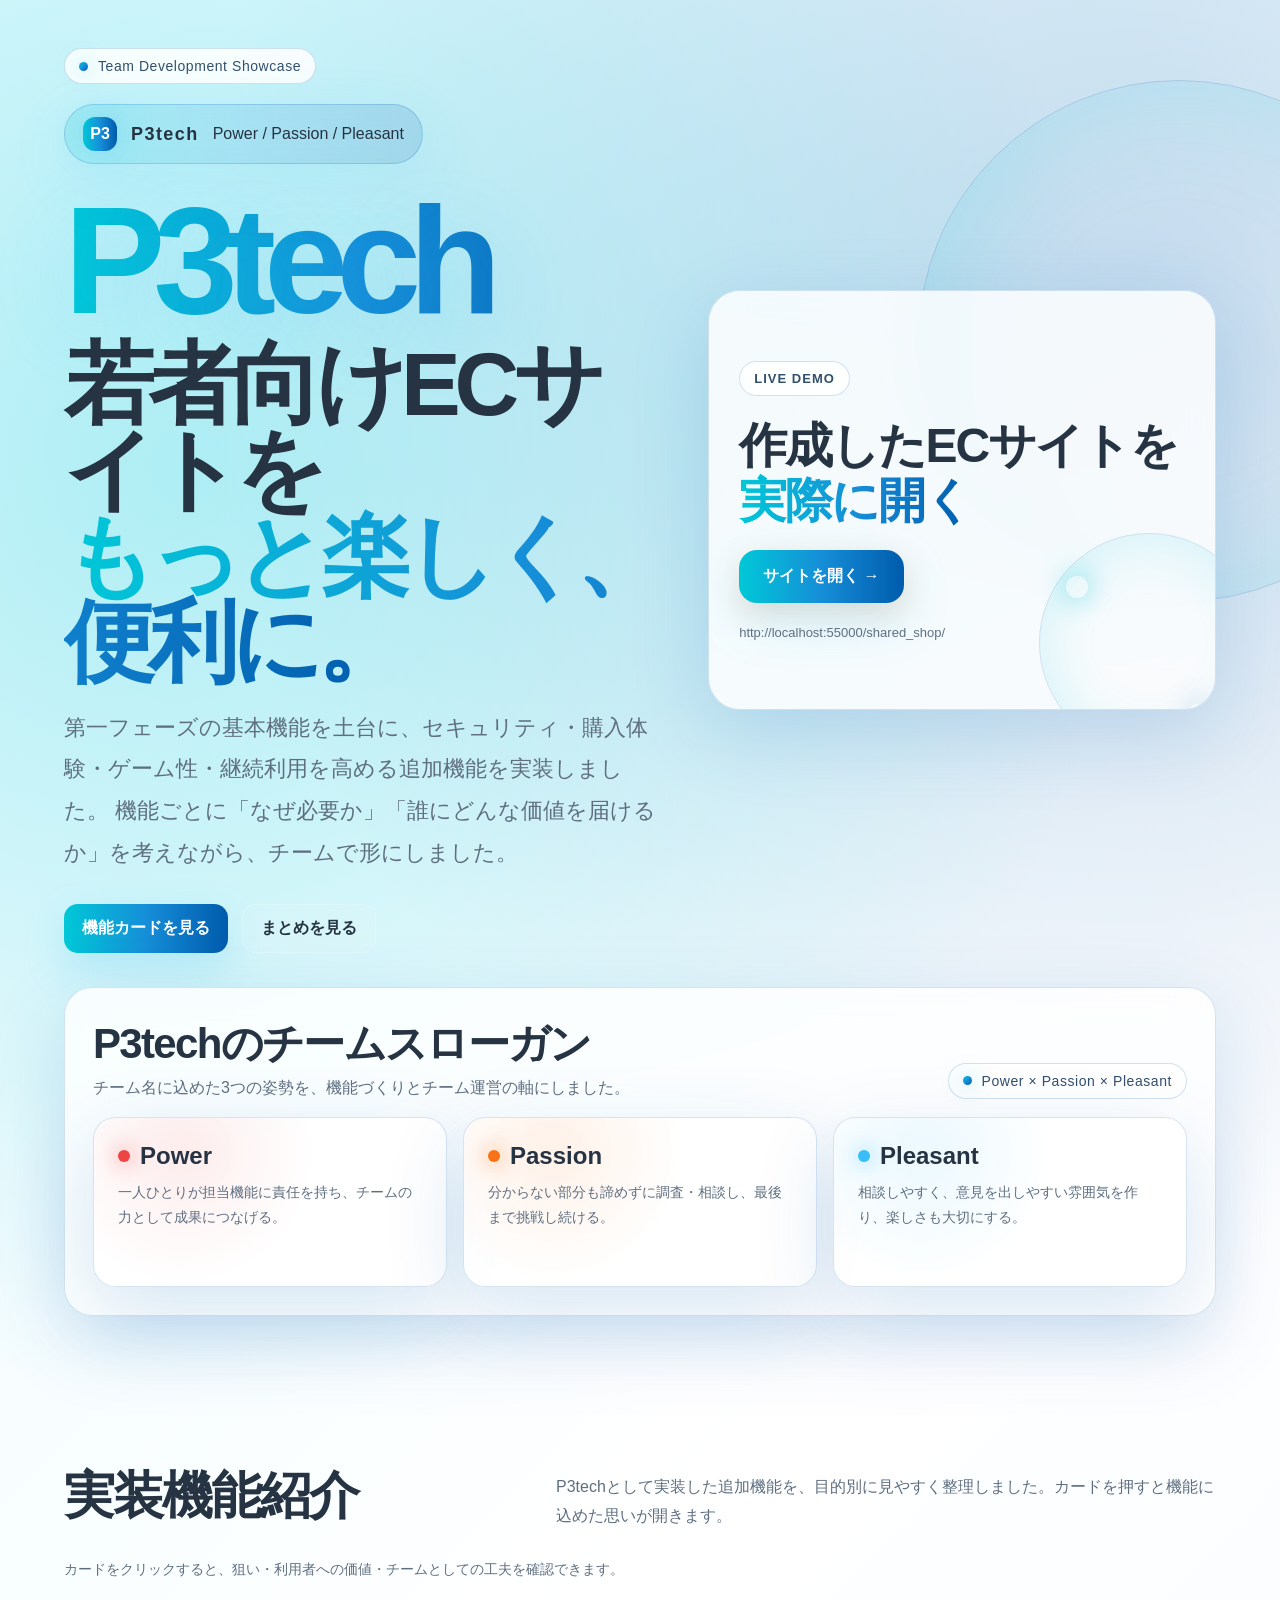
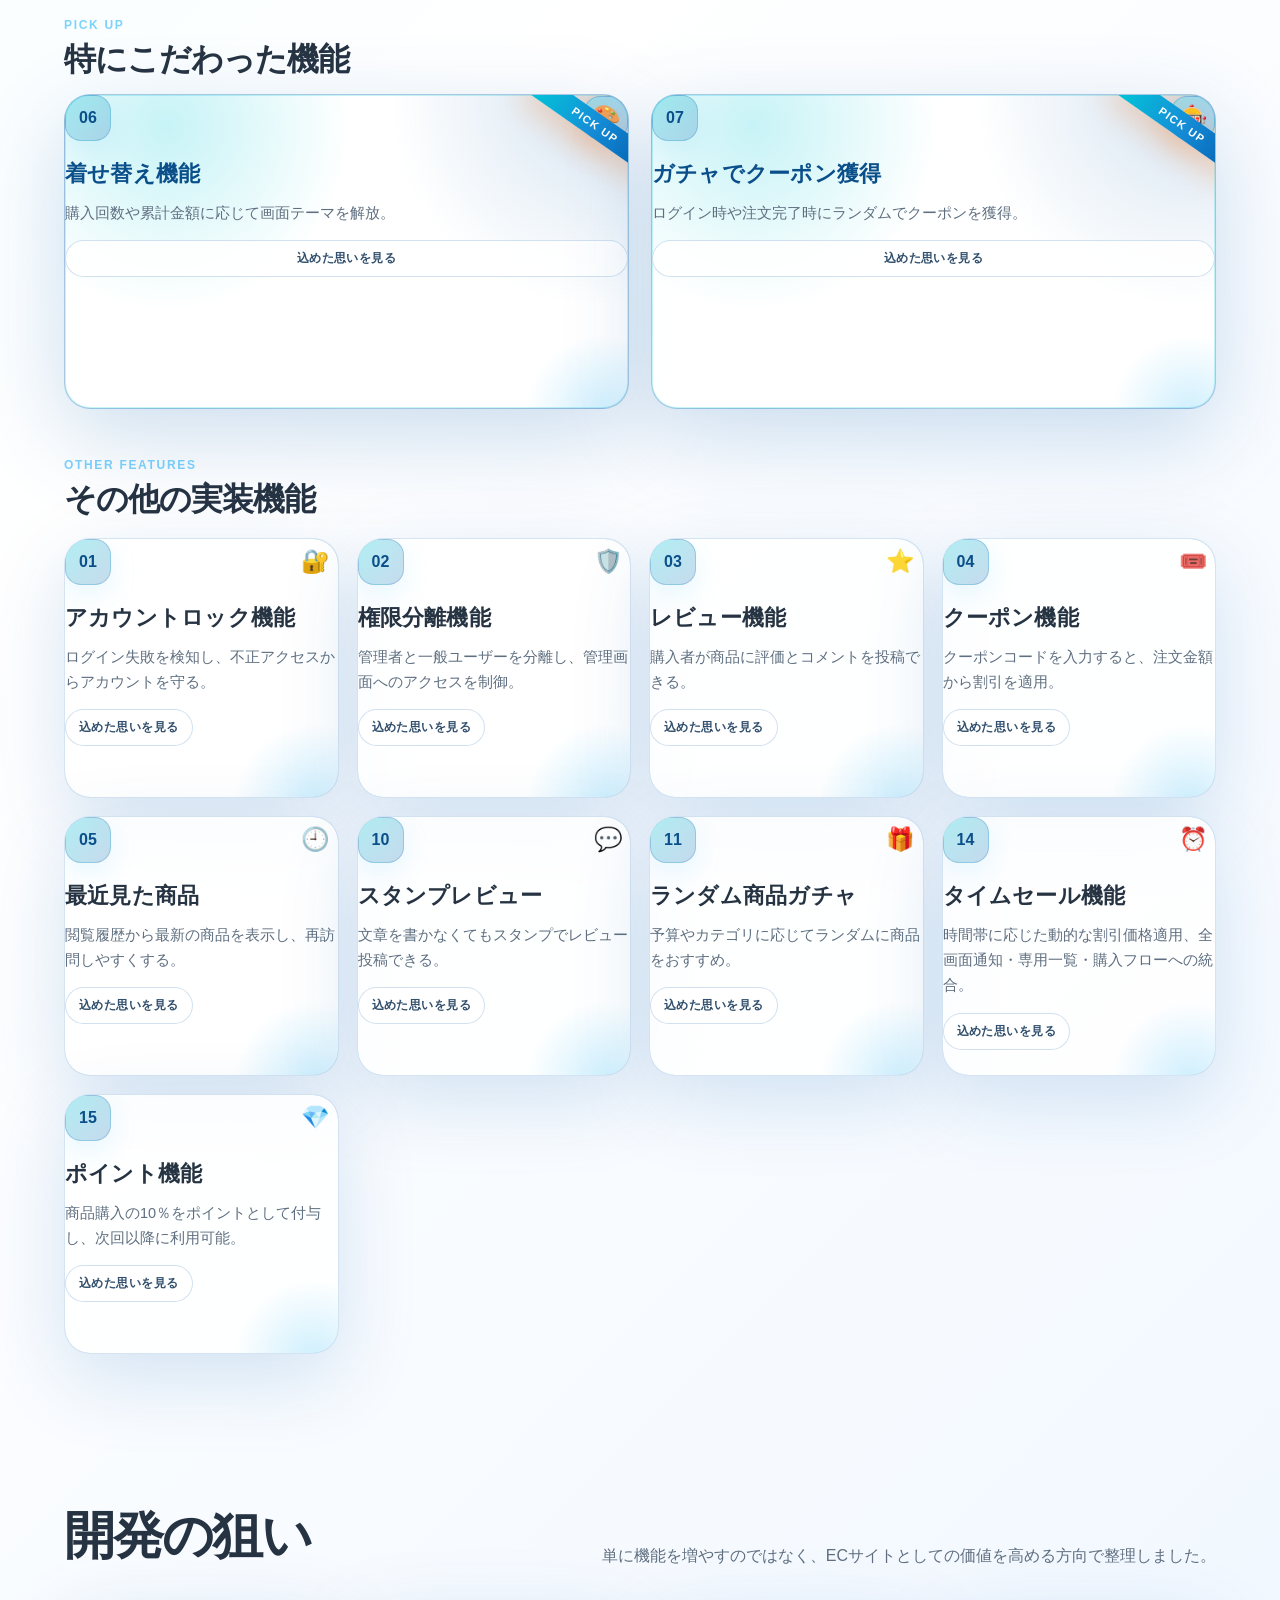
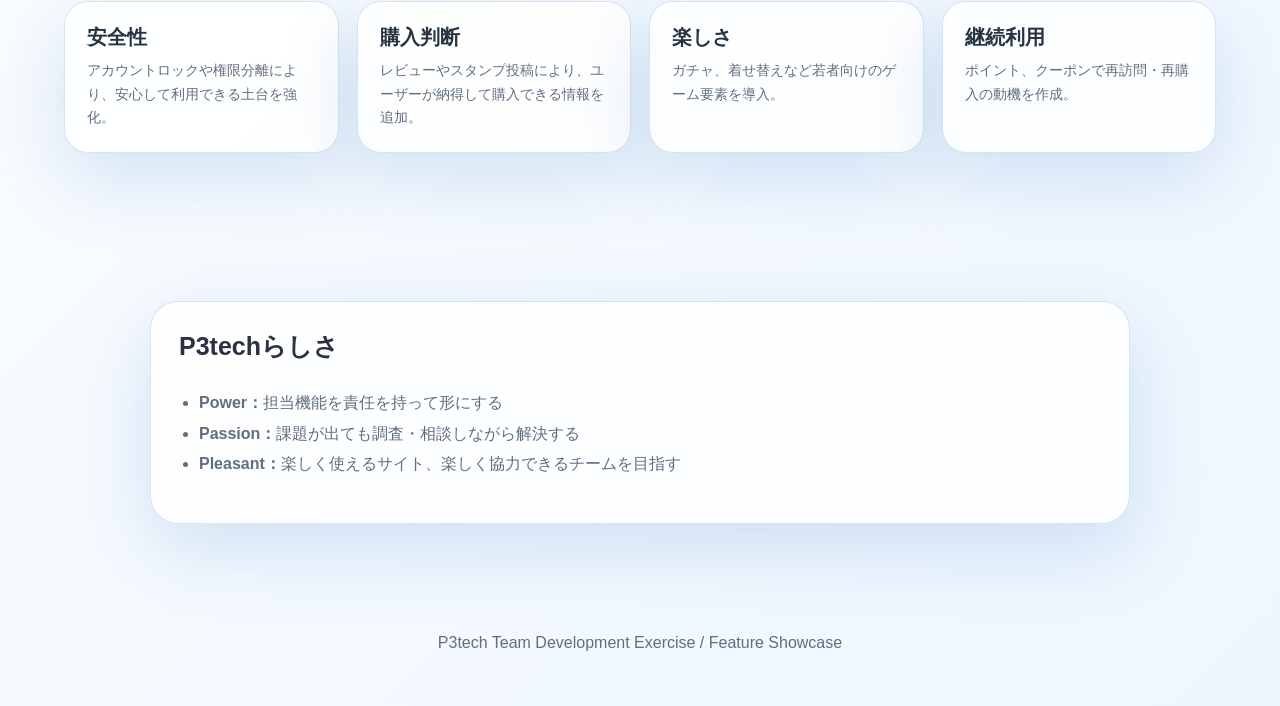
==== index.html @ 42d60c2a "変更" ====
<!DOCTYPE html>
<html lang="ja">
<head>
  <meta charset="UTF-8" />
  <meta name="viewport" content="width=device-width, initial-scale=1.0" />
  <title>P3tech 機能紹介サイト</title>
  <style>
    :root {
      --bg: #0f172a;
      --panel: rgba(255, 255, 255, 0.08);
      --panel-strong: rgba(255, 255, 255, 0.14);
      --text: #f8fafc;
      --muted: #cbd5e1;
      --accent: #38bdf8;
      --accent2: #f97316;
      --accent3: #ef4444;
      --success: #22c55e;
      --warning: #f59e0b;
      --shadow: 0 24px 80px rgba(0, 0, 0, 0.35);
    }

    * { box-sizing: border-box; }

    html { scroll-behavior: smooth; }

    body {
      margin: 0;
      font-family: "Segoe UI", "Hiragino Kaku Gothic ProN", "Yu Gothic", sans-serif;
      color: var(--text);
      background:
        radial-gradient(circle at 20% 20%, rgba(56, 189, 248, 0.25), transparent 28%),
        radial-gradient(circle at 80% 10%, rgba(249, 115, 22, 0.22), transparent 24%),
        radial-gradient(circle at 50% 85%, rgba(168, 85, 247, 0.18), transparent 30%),
        linear-gradient(135deg, #020617 0%, #0f172a 48%, #111827 100%);
      min-height: 100vh;
    }

    a { color: inherit; }

    .hero {
      position: relative;
      min-height: 92vh;
      padding: 48px clamp(20px, 5vw, 80px);
      display: grid;
      grid-template-columns: 1.08fr 0.92fr;
      gap: 48px;
      align-items: center;
      overflow: hidden;
    }

    .hero::before {
      content: "";
      position: absolute;
      width: 520px;
      height: 520px;
      right: -160px;
      top: 80px;
      border-radius: 50%;
      border: 1px solid rgba(255, 255, 255, 0.12);
      box-shadow: inset 0 0 120px rgba(56, 189, 248, 0.12);
    }

    .badge {
      display: inline-flex;
      align-items: center;
      gap: 10px;
      padding: 9px 14px;
      border: 1px solid rgba(255,255,255,0.18);
      background: rgba(255,255,255,0.08);
      border-radius: 999px;
      color: var(--muted);
      backdrop-filter: blur(10px);
      font-size: 14px;
      letter-spacing: 0.04em;
    }

    .badge-dot {
      width: 9px;
      height: 9px;
      border-radius: 50%;
      background: linear-gradient(135deg, var(--accent3), var(--accent2), var(--accent));
      box-shadow: 0 0 20px rgba(56, 189, 248, 0.8);
    }

    h1 {
      font-size: clamp(42px, 7vw, 92px);
      line-height: 0.96;
      margin: 26px 0 20px;
      letter-spacing: -0.07em;
    }

    .gradient-text {
      background: linear-gradient(100deg, #ef4444, #f97316, #38bdf8);
      -webkit-background-clip: text;
      background-clip: text;
      color: transparent;
    }

    .lead {
      max-width: 740px;
      color: var(--muted);
      font-size: clamp(17px, 2.2vw, 22px);
      line-height: 1.9;
      margin-bottom: 30px;
    }

    .hero-actions {
      display: flex;
      gap: 14px;
      flex-wrap: wrap;
    }

    .btn {
      display: inline-flex;
      align-items: center;
      justify-content: center;
      padding: 13px 18px;
      border-radius: 14px;
      text-decoration: none;
      font-weight: 800;
      border: 1px solid rgba(255,255,255,0.18);
      background: rgba(255,255,255,0.08);
      transition: 0.25s ease;
    }

    .btn.primary {
      background: linear-gradient(135deg, #ef4444, #f97316, #38bdf8);
      border: 0;
      color: white;
      box-shadow: 0 16px 40px rgba(56, 189, 248, 0.22);
    }

    .btn:hover { transform: translateY(-3px); }

    .hero-card {
      position: relative;
      z-index: 1;
      padding: 30px;
      border-radius: 32px;
      background: linear-gradient(160deg, rgba(255,255,255,0.16), rgba(255,255,255,0.06));
      border: 1px solid rgba(255,255,255,0.18);
      box-shadow: var(--shadow);
      backdrop-filter: blur(18px);
    }

    .score-grid {
      display: grid;
      grid-template-columns: repeat(2, 1fr);
      gap: 16px;
      margin-top: 20px;
    }

    .score {
      padding: 20px;
      border-radius: 22px;
      background: rgba(15, 23, 42, 0.55);
      border: 1px solid rgba(255,255,255,0.12);
    }

    .score strong {
      display: block;
      font-size: 38px;
      line-height: 1;
      margin-bottom: 8px;
    }

    .score span { color: var(--muted); font-size: 14px; }

    .slogan {
      margin-top: 18px;
      display: grid;
      grid-template-columns: repeat(3, 1fr);
      gap: 12px;
    }

    .slogan div {
      padding: 16px;
      border-radius: 18px;
      background: rgba(255,255,255,0.08);
      border: 1px solid rgba(255,255,255,0.12);
    }

    .slogan b { display: block; font-size: 18px; margin-bottom: 5px; }
    .slogan small { color: var(--muted); }

    section {
      padding: 74px clamp(20px, 5vw, 80px);
    }

    .section-title {
      display: flex;
      align-items: end;
      justify-content: space-between;
      gap: 20px;
      margin-bottom: 30px;
    }

    h2 {
      font-size: clamp(30px, 4vw, 52px);
      margin: 0;
      letter-spacing: -0.04em;
    }

    .section-title p {
      max-width: 660px;
      margin: 0;
      color: var(--muted);
      line-height: 1.8;
    }

    .filter-note {
      color: var(--muted);
      font-size: 14px;
      margin-bottom: 24px;
    }

    .feature-grid {
      display: grid;
      grid-template-columns: repeat(4, minmax(0, 1fr));
      gap: 18px;
    }

    .feature-card {
      position: relative;
      min-height: 260px;
      border-radius: 26px;
      background: linear-gradient(180deg, rgba(255,255,255,0.10), rgba(255,255,255,0.055));
      border: 1px solid rgba(255,255,255,0.12);
      box-shadow: 0 16px 50px rgba(0,0,0,0.18);
      overflow: hidden;
      transition: 0.25s ease;
    }

    .feature-card::after {
      content: "";
      position: absolute;
      inset: auto -60px -90px auto;
      width: 170px;
      height: 170px;
      border-radius: 50%;
      background: radial-gradient(circle, rgba(56,189,248,0.24), transparent 65%);
      pointer-events: none;
    }

    .feature-card:hover {
      transform: translateY(-6px);
      background: var(--panel-strong);
      border-color: rgba(255,255,255,0.28);
    }

    .feature-card details {
      min-height: 260px;
      height: 100%;
    }

    .feature-card summary {
      list-style: none;
      cursor: pointer;
      padding: 22px;
      min-height: 260px;
      display: flex;
      flex-direction: column;
      position: relative;
      z-index: 1;
    }

    .feature-card summary::-webkit-details-marker { display: none; }

    .feature-head {
      display: flex;
      align-items: center;
      justify-content: flex-start;
      gap: 12px;
      margin-bottom: 18px;
    }

    .issue-no {
      width: 46px;
      height: 46px;
      display: grid;
      place-items: center;
      border-radius: 16px;
      font-weight: 900;
      background: linear-gradient(135deg, rgba(239,68,68,0.28), rgba(249,115,22,0.24), rgba(56,189,248,0.22));
      border: 1px solid rgba(255,255,255,0.18);
      box-shadow: 0 10px 28px rgba(56,189,248,0.12);
    }

    .status {
      padding: 7px 10px;
      border-radius: 999px;
      font-size: 12px;
      font-weight: 800;
      letter-spacing: 0.05em;
      white-space: nowrap;
    }

    .done { background: rgba(34, 197, 94, 0.15); color: #86efac; border: 1px solid rgba(34,197,94,0.35); }
    .merge { background: rgba(245, 158, 11, 0.15); color: #fcd34d; border: 1px solid rgba(245,158,11,0.35); }

    .category {
      display: inline-flex;
      width: fit-content;
      margin-bottom: 12px;
      padding: 6px 10px;
      border-radius: 999px;
      color: #bfdbfe;
      background: rgba(59,130,246,0.14);
      border: 1px solid rgba(147,197,253,0.18);
      font-size: 12px;
      font-weight: 800;
    }

    .feature-card h3 {
      margin: 0 0 12px;
      font-size: 22px;
      line-height: 1.35;
    }

    .feature-card p {
      color: var(--muted);
      line-height: 1.75;
      margin: 0;
      font-size: 14.5px;
    }

    .click-hint {
      margin-top: auto;
      padding-top: 18px;
      color: #7dd3fc;
      font-size: 13px;
      font-weight: 800;
    }

    .feature-detail {
      position: relative;
      z-index: 2;
      margin: 0 22px 22px;
      padding: 18px;
      border-radius: 20px;
      background: rgba(2, 6, 23, 0.48);
      border: 1px solid rgba(255,255,255,0.12);
      animation: fadeIn 0.25s ease;
    }

    .feature-detail b {
      display: block;
      color: #f8fafc;
      margin-bottom: 8px;
      font-size: 15px;
    }

    .feature-detail p {
      font-size: 14px;
    }

    @keyframes fadeIn {
      from { opacity: 0; transform: translateY(-6px); }
      to { opacity: 1; transform: translateY(0); }
    }

    .highlight {
      background: linear-gradient(160deg, rgba(56,189,248,0.18), rgba(249,115,22,0.13));
      border-color: rgba(56,189,248,0.35);
    }

    .timeline {
      display: grid;
      grid-template-columns: repeat(4, 1fr);
      gap: 18px;
      margin-top: 28px;
    }

    .timeline-card {
      padding: 22px;
      border-radius: 24px;
      background: rgba(255,255,255,0.08);
      border: 1px solid rgba(255,255,255,0.12);
    }

    .timeline-card b { display: block; font-size: 20px; margin-bottom: 8px; }
    .timeline-card p { margin: 0; color: var(--muted); line-height: 1.7; font-size: 14px; }

    .summary-panel {
      display: grid;
      grid-template-columns: 1fr 1fr;
      gap: 22px;
      align-items: stretch;
    }

    .panel {
      padding: 28px;
      border-radius: 28px;
      background: rgba(255,255,255,0.09);
      border: 1px solid rgba(255,255,255,0.14);
      box-shadow: var(--shadow);
    }

    .panel h3 { margin-top: 0; font-size: 25px; }
    .panel ul { padding-left: 20px; color: var(--muted); line-height: 1.9; }

    footer {
      padding: 36px clamp(20px, 5vw, 80px) 54px;
      color: var(--muted);
      text-align: center;
    }

    @media (max-width: 1180px) {
      .feature-grid { grid-template-columns: repeat(3, minmax(0, 1fr)); }
    }

    @media (max-width: 980px) {
      .hero, .summary-panel { grid-template-columns: 1fr; }
      .feature-grid { grid-template-columns: repeat(2, minmax(0, 1fr)); }
      .timeline { grid-template-columns: repeat(2, 1fr); }
    }

    @media (max-width: 640px) {
      .feature-grid, .timeline, .score-grid, .slogan { grid-template-columns: 1fr; }
      .section-title { display: block; }
      .hero { padding-top: 32px; }
    }

    /* ===== Enhanced presentation design ===== */
    .team-mark {
      display: inline-flex;
      align-items: center;
      gap: 14px;
      margin: 20px 0 8px;
      padding: 12px 18px;
      border-radius: 999px;
      background: linear-gradient(90deg, rgba(239,68,68,.22), rgba(249,115,22,.20), rgba(56,189,248,.20));
      border: 1px solid rgba(255,255,255,.18);
      box-shadow: 0 18px 60px rgba(56,189,248,.12);
      backdrop-filter: blur(14px);
      width: fit-content;
    }

    .team-mark .logo-dot {
      width: 34px;
      height: 34px;
      border-radius: 12px;
      display: grid;
      place-items: center;
      font-weight: 900;
      color: white;
      background: conic-gradient(from 180deg, #ef4444, #f97316, #38bdf8, #ef4444);
      box-shadow: 0 0 30px rgba(56,189,248,.35);
    }

    .team-mark strong {
      font-size: 18px;
      letter-spacing: .08em;
    }

    .hero h1 .team-name {
      display: block;
      font-size: clamp(70px, 13vw, 152px);
      line-height: .82;
      letter-spacing: -.08em;
      margin: 16px 0 18px;
      background: linear-gradient(90deg, #fca5a5, #fdba74, #7dd3fc);
      -webkit-background-clip: text;
      background-clip: text;
      color: transparent;
      text-shadow: 0 20px 80px rgba(56,189,248,.20);
    }

    .hero-card {
      position: relative;
      overflow: hidden;
    }

    .hero-card::after {
      content: "P3";
      position: absolute;
      right: -14px;
      bottom: -40px;
      font-size: 148px;
      font-weight: 900;
      color: rgba(255,255,255,.05);
      letter-spacing: -.08em;
      pointer-events: none;
    }

    .slogan-section {
      padding: 20px clamp(20px, 5vw, 80px) 72px;
      margin-top: -34px;
      position: relative;
      z-index: 2;
    }

    .slogan-board {
      max-width: 1180px;
      margin: 0 auto;
      padding: 28px;
      border-radius: 28px;
      border: 1px solid rgba(255,255,255,.16);
      background: linear-gradient(135deg, rgba(255,255,255,.11), rgba(255,255,255,.05));
      box-shadow: var(--shadow);
      backdrop-filter: blur(18px);
    }

    .slogan-board-head {
      display: flex;
      justify-content: space-between;
      gap: 18px;
      align-items: end;
      margin-bottom: 18px;
    }

    .slogan-board h2 {
      margin: 0;
      font-size: clamp(26px, 3.4vw, 42px);
    }

    .slogan-board p {
      margin: 6px 0 0;
      color: var(--muted);
    }

    .p3-grid {
      display: grid;
      grid-template-columns: repeat(3, minmax(0, 1fr));
      gap: 16px;
    }

    .p3-card {
      position: relative;
      padding: 24px;
      border-radius: 22px;
      background: rgba(2,6,23,.48);
      border: 1px solid rgba(255,255,255,.13);
      overflow: hidden;
      min-height: 170px;
    }

    .p3-card::before {
      content: "";
      position: absolute;
      inset: 0;
      opacity: .16;
      background: radial-gradient(circle at 25% 20%, var(--p3-color), transparent 45%);
      pointer-events: none;
    }

    .p3-label {
      position: relative;
      display: inline-flex;
      align-items: center;
      gap: 10px;
      font-weight: 900;
      font-size: 24px;
    }

    .p3-label span {
      width: 12px;
      height: 12px;
      border-radius: 50%;
      background: var(--p3-color);
      box-shadow: 0 0 22px var(--p3-color);
    }

    .p3-card small {
      position: relative;
      display: block;
      color: var(--muted);
      margin-top: 10px;
      line-height: 1.8;
      font-size: 14px;
    }

    .feature-card {
      position: relative;
      overflow: hidden;
    }

    .feature-card::before {
      content: "";
      position: absolute;
      inset: -1px;
      border-radius: inherit;
      padding: 1px;
      background: linear-gradient(135deg, rgba(255,255,255,.25), rgba(56,189,248,.18), rgba(249,115,22,.16));
      -webkit-mask: linear-gradient(#000 0 0) content-box, linear-gradient(#000 0 0);
      -webkit-mask-composite: xor;
      mask-composite: exclude;
      pointer-events: none;
    }

    .feature-head {
      display: flex;
      align-items: center;
      justify-content: space-between;
    }

    .feature-icon {
      width: 44px;
      height: 44px;
      border-radius: 16px;
      display: grid;
      place-items: center;
      font-size: 23px;
      background: rgba(255,255,255,.10);
      border: 1px solid rgba(255,255,255,.12);
      box-shadow: inset 0 0 28px rgba(255,255,255,.05);
    }

    .issue-no {
      background: linear-gradient(135deg, rgba(56,189,248,.26), rgba(249,115,22,.20));
      border: 1px solid rgba(255,255,255,.16);
    }

    .feature-card h3 {
      letter-spacing: .01em;
    }

    .feature-detail {
      background: rgba(2,6,23,.38);
      border-left: 3px solid rgba(56,189,248,.8);
    }

    .summary-panel.single {
      grid-template-columns: 1fr;
      max-width: 980px;
      margin-left: auto;
      margin-right: auto;
    }

    @media (max-width: 980px) {
      .p3-grid { grid-template-columns: 1fr; }
      .slogan-board-head { display: block; }
    }


    .launch-card {
      position: relative;
      min-height: 420px;
      display: flex;
      flex-direction: column;
      justify-content: center;
      gap: 22px;
      overflow: hidden;
      background:
        radial-gradient(circle at 25% 20%, rgba(56,189,248,.30), transparent 34%),
        radial-gradient(circle at 84% 22%, rgba(249,115,22,.24), transparent 34%),
        linear-gradient(145deg, rgba(15,23,42,.82), rgba(2,6,23,.70));
    }

    .launch-card::before {
      content: "";
      position: absolute;
      inset: -2px;
      background:
        linear-gradient(120deg, transparent, rgba(255,255,255,.16), transparent);
      transform: translateX(-70%) rotate(12deg);
      animation: shineMove 5s ease-in-out infinite;
      pointer-events: none;
    }

    @keyframes shineMove {
      0%, 45% { transform: translateX(-80%) rotate(12deg); opacity: 0; }
      55% { opacity: 1; }
      100% { transform: translateX(80%) rotate(12deg); opacity: 0; }
    }

    .launch-eyebrow {
      position: relative;
      display: inline-flex;
      width: fit-content;
      align-items: center;
      gap: 10px;
      padding: 9px 14px;
      border-radius: 999px;
      background: rgba(255,255,255,.10);
      border: 1px solid rgba(255,255,255,.16);
      color: rgba(255,255,255,.86);
      font-size: 13px;
      font-weight: 800;
      letter-spacing: .08em;
    }

    .launch-title {
      position: relative;
      margin: 0;
      font-size: clamp(30px, 4vw, 48px);
      line-height: 1.15;
      letter-spacing: -.04em;
    }

    .launch-title span {
      background: linear-gradient(90deg, #fca5a5, #fdba74, #7dd3fc);
      -webkit-background-clip: text;
      background-clip: text;
      color: transparent;
    }

    .launch-text {
      position: relative;
      margin: 0;
      color: rgba(226,232,240,.78);
      line-height: 1.9;
      max-width: 520px;
    }

    .site-link {
      position: relative;
      display: inline-flex;
      align-items: center;
      justify-content: center;
      gap: 12px;
      width: fit-content;
      padding: 16px 24px;
      border-radius: 18px;
      text-decoration: none;
      color: #08111f;
      font-weight: 900;
      background: linear-gradient(90deg, #fca5a5, #fdba74, #7dd3fc);
      box-shadow: 0 18px 48px rgba(56,189,248,.22), 0 10px 28px rgba(249,115,22,.18);
      transition: transform .2s ease, box-shadow .2s ease;
    }

    .site-link:hover {
      transform: translateY(-4px) scale(1.02);
      box-shadow: 0 26px 70px rgba(56,189,248,.30), 0 16px 38px rgba(249,115,22,.22);
    }

    .mini-url {
      position: relative;
      color: rgba(226,232,240,.58);
      font-size: 13px;
      word-break: break-all;
    }

    .launch-orbit {
      position: absolute;
      right: -44px;
      bottom: -44px;
      width: 220px;
      height: 220px;
      border-radius: 50%;
      border: 1px solid rgba(255,255,255,.12);
      box-shadow: inset 0 0 60px rgba(56,189,248,.12);
    }

    .launch-orbit::before,
    .launch-orbit::after {
      content: "";
      position: absolute;
      border-radius: 50%;
      background: rgba(255,255,255,.16);
    }

    .launch-orbit::before {
      width: 22px;
      height: 22px;
      left: 26px;
      top: 42px;
      box-shadow: 0 0 28px rgba(125,211,252,.7);
    }

    .launch-orbit::after {
      width: 12px;
      height: 12px;
      right: 56px;
      bottom: 36px;
      box-shadow: 0 0 24px rgba(253,186,116,.8);
    }


    .feature-card.highlight-work {
      box-shadow:
        0 24px 70px rgba(249,115,22,.22),
        0 0 0 1px rgba(253,186,116,.30) inset;
      transform: translateY(-2px);
    }

    .feature-card.highlight-work::after {
      content: "PICK UP";
      position: absolute;
      top: 18px;
      right: 18px;
      padding: 7px 12px;
      border-radius: 999px;
      font-size: 12px;
      font-weight: 900;
      letter-spacing: .08em;
      color: #1f1304;
      background: linear-gradient(90deg, #fca5a5, #fdba74, #fde68a);
      box-shadow: 0 12px 30px rgba(249,115,22,.24);
    }

    .feature-card.highlight-work .feature-icon {
      background: linear-gradient(135deg, rgba(249,115,22,.32), rgba(56,189,248,.20));
      box-shadow: 0 0 34px rgba(249,115,22,.22), inset 0 0 28px rgba(255,255,255,.06);
    }


    /* ===== Final card behavior and pickup highlight ===== */
    .feature-card {
      position: relative;
    }

    .feature-detail {
      display: none !important;
      margin-top: 16px;
    }

    .feature-card.active .feature-detail {
      display: block !important;
    }

    .detail-toggle {
      margin-top: 14px;
      padding: 9px 13px;
      border: 1px solid rgba(255,255,255,.16);
      border-radius: 999px;
      background: rgba(255,255,255,.08);
      color: rgba(226,232,240,.86);
      font-weight: 800;
      font-size: 12px;
      letter-spacing: .04em;
      cursor: pointer;
      pointer-events: none;
    }

    .feature-card.active .detail-toggle {
      background: rgba(56,189,248,.18);
      color: #e0f2fe;
    }

    .featured-card {
      grid-column: span 1;
      border: 1px solid rgba(253,186,116,.55) !important;
      box-shadow:
        0 28px 90px rgba(249,115,22,.26),
        0 0 0 1px rgba(253,186,116,.28) inset,
        0 0 48px rgba(56,189,248,.12) inset !important;
      background:
        radial-gradient(circle at 18% 10%, rgba(253,186,116,.28), transparent 34%),
        radial-gradient(circle at 95% 0%, rgba(56,189,248,.20), transparent 34%),
        rgba(15,23,42,.68) !important;
      transform: translateY(-4px);
    }

    .featured-card::before {
      background: linear-gradient(135deg, rgba(253,186,116,.70), rgba(248,113,113,.42), rgba(56,189,248,.35)) !important;
    }

    .featured-card h3 {
      color: #fff7ed;
      text-shadow: 0 0 26px rgba(253,186,116,.18);
    }

    .featured-card .feature-icon {
      background: linear-gradient(135deg, rgba(249,115,22,.50), rgba(56,189,248,.28)) !important;
      border-color: rgba(253,186,116,.42) !important;
      box-shadow: 0 0 34px rgba(249,115,22,.35), inset 0 0 28px rgba(255,255,255,.08) !important;
    }

    .featured-card .issue-no {
      background: linear-gradient(135deg, rgba(249,115,22,.50), rgba(248,113,113,.38)) !important;
      border-color: rgba(253,186,116,.50) !important;
      color: #fff7ed;
    }

    .featured-ribbon {
      position: absolute;
      top: 18px;
      right: -42px;
      width: 150px;
      text-align: center;
      transform: rotate(35deg);
      padding: 6px 0;
      font-size: 11px;
      font-weight: 900;
      letter-spacing: .12em;
      color: #1f1304;
      background: linear-gradient(90deg, #fca5a5, #fdba74, #fde68a);
      box-shadow: 0 10px 30px rgba(249,115,22,.30);
      z-index: 3;
    }

    @media (min-width: 980px) {
      .featured-card {
        grid-column: span 2;
      }
    }


    /* ===== Pickup section layout ===== */
    .pickup-title,
    .normal-title {
      margin: 36px 0 16px;
    }

    .pickup-title span,
    .normal-title span {
      display: inline-block;
      font-size: 12px;
      font-weight: 900;
      letter-spacing: .14em;
      text-transform: uppercase;
      color: #7dd3fc;
      margin-bottom: 6px;
    }

    .pickup-title h3,
    .normal-title h3 {
      margin: 0;
      font-size: clamp(22px, 2.6vw, 32px);
      letter-spacing: -.03em;
    }

    .pickup-grid {
      display: grid;
      grid-template-columns: repeat(2, minmax(0, 1fr));
      gap: 22px;
      margin-bottom: 42px;
    }

    .pickup-grid .featured-card {
      grid-column: auto !important;
      min-height: 315px;
      display: flex;
      flex-direction: column;
    }

    .normal-grid {
      margin-top: 0;
    }

    @media (max-width: 860px) {
      .pickup-grid {
        grid-template-columns: 1fr;
      }
    }


    /* ===== PowerPoint blue-white color adjustment ===== */
    :root {
      --bg: #f7fbff;
      --panel: rgba(255, 255, 255, 0.78);
      --panel-strong: rgba(255, 255, 255, 0.92);
      --text: #263342;
      --muted: #5f6f80;
      --accent: #00c8d7;
      --accent2: #168ed8;
      --accent3: #005bac;
      --success: #0ea5e9;
      --warning: #0284c7;
      --shadow: 0 24px 80px rgba(0, 91, 172, 0.16);
    }

    body {
      color: var(--text);
      background:
        radial-gradient(circle at 15% 12%, rgba(0, 200, 215, 0.28), transparent 26%),
        radial-gradient(circle at 88% 8%, rgba(0, 91, 172, 0.22), transparent 25%),
        linear-gradient(135deg, #e9fbff 0%, #ffffff 42%, #eef6ff 100%);
    }

    .hero::before {
      border-color: rgba(0, 91, 172, 0.18);
      box-shadow: inset 0 0 120px rgba(0, 200, 215, 0.16);
    }

    .hero-card,
    .slogan-board,
    .feature-card,
    .panel,
    .timeline-card,
    .p3-card {
      background: rgba(255,255,255,0.82) !important;
      border-color: rgba(0,91,172,0.16) !important;
      box-shadow: var(--shadow);
    }

    .gradient-text,
    .hero h1 .team-name,
    .launch-title span {
      background: linear-gradient(90deg, #00c8d7, #168ed8, #005bac);
      -webkit-background-clip: text;
      background-clip: text;
      color: transparent;
    }

    .btn.primary,
    .site-link,
    .team-mark .logo-dot,
    .featured-ribbon {
      background: linear-gradient(90deg, #00c8d7, #168ed8, #005bac) !important;
      color: #ffffff !important;
    }

    .badge,
    .launch-eyebrow,
    .detail-toggle {
      background: rgba(255,255,255,0.86);
      border-color: rgba(0,91,172,0.18);
      color: #32506d;
    }

    .badge-dot {
      background: linear-gradient(135deg, #00c8d7, #168ed8, #005bac);
      box-shadow: 0 0 20px rgba(0, 200, 215, 0.55);
    }

    .team-mark {
      background: linear-gradient(90deg, rgba(0,200,215,.18), rgba(22,142,216,.16), rgba(0,91,172,.15));
      border-color: rgba(0,91,172,.18);
    }

    .feature-detail {
      background: rgba(239, 248, 255, 0.86) !important;
      border-left-color: #168ed8 !important;
      color: #3b4b5d;
    }

    .featured-card {
      border-color: rgba(0,91,172,.34) !important;
      box-shadow:
        0 28px 90px rgba(0,91,172,.20),
        0 0 0 1px rgba(0,200,215,.22) inset !important;
      background:
        radial-gradient(circle at 18% 10%, rgba(0,200,215,.22), transparent 34%),
        radial-gradient(circle at 95% 0%, rgba(0,91,172,.16), transparent 34%),
        rgba(255,255,255,.92) !important;
    }

    .featured-card h3 {
      color: #0b4f8a;
      text-shadow: none;
    }

    .featured-card .feature-icon,
    .featured-card .issue-no,
    .issue-no {
      background: linear-gradient(135deg, rgba(0,200,215,.30), rgba(0,91,172,.22)) !important;
      border-color: rgba(0,91,172,.22) !important;
      color: #0b4f8a !important;
    }

    .feature-card::before,
    .featured-card::before {
      background: linear-gradient(135deg, rgba(0,200,215,.55), rgba(22,142,216,.36), rgba(0,91,172,.28)) !important;
    }

    .p3-card::before {
      opacity: .10;
    }

    .p3-card small,
    .lead,
    .section-title p,
    .filter-note,
    .timeline-card p,
    .panel ul,
    .mini-url {
      color: var(--muted) !important;
    }

    .launch-orbit {
      border-color: rgba(0,91,172,.16);
      box-shadow: inset 0 0 60px rgba(0,200,215,.16);
    }

    .launch-orbit::before {
      box-shadow: 0 0 28px rgba(0,200,215,.65);
    }

    .launch-orbit::after {
      box-shadow: 0 0 24px rgba(0,91,172,.55);
    }

  </style>
<script>
      function toggleCard(card) {
        card.classList.toggle('active');
      }
    </script>
</head>
<body>
  <header class="hero">
    <div>
      <div class="badge"><span class="badge-dot"></span>Team Development Showcase</div>
      <div class="team-mark"><span class="logo-dot">P3</span><strong>P3tech</strong><span>Power / Passion / Pleasant</span></div>
      <h1><span class="team-name">P3tech</span>若者向けECサイトを<br><span class="gradient-text">もっと楽しく、便利に。</span></h1>
      <p class="lead">
        第一フェーズの基本機能を土台に、セキュリティ・購入体験・ゲーム性・継続利用を高める追加機能を実装しました。
        機能ごとに「なぜ必要か」「誰にどんな価値を届けるか」を考えながら、チームで形にしました。
      </p>
      <div class="hero-actions">
        <a class="btn primary" href="#features">機能カードを見る</a>
        <a class="btn" href="#summary">まとめを見る</a>
      </div>
    </div>

    <div class="hero-card launch-card">
      <div class="launch-eyebrow">LIVE DEMO</div>
      <h2 class="launch-title">作成したECサイトを<br><span>実際に開く</span></h2>
      <a class="site-link" href="http://localhost:55000/shared_shop/" target="_blank" rel="noopener">
        サイトを開く →
      </a>
      <div class="mini-url">http://localhost:55000/shared_shop/</div>
      <div class="launch-orbit"></div>
    </div>
  </div>
  </header>

  <section class="slogan-section" aria-label="P3tech team slogan">
    <div class="slogan-board">
      <div class="slogan-board-head">
        <div>
          <h2>P3techのチームスローガン</h2>
          <p>チーム名に込めた3つの姿勢を、機能づくりとチーム運営の軸にしました。</p>
        </div>
        <div class="badge"><span class="badge-dot"></span>Power × Passion × Pleasant</div>
      </div>
      <div class="p3-grid">
        <div class="p3-card" style="--p3-color:#ef4444;">
          <div class="p3-label"><span></span>Power</div>
          <small>一人ひとりが担当機能に責任を持ち、チームの力として成果につなげる。</small>
        </div>
        <div class="p3-card" style="--p3-color:#f97316;">
          <div class="p3-label"><span></span>Passion</div>
          <small>分からない部分も諦めずに調査・相談し、最後まで挑戦し続ける。</small>
        </div>
        <div class="p3-card" style="--p3-color:#38bdf8;">
          <div class="p3-label"><span></span>Pleasant</div>
          <small>相談しやすく、意見を出しやすい雰囲気を作り、楽しさも大切にする。</small>
        </div>
      </div>
    </div>
  </section>

  <main>

    <section id="features">
      <div class="section-title">
        <h2>実装機能紹介</h2>
        <p>P3techとして実装した追加機能を、目的別に見やすく整理しました。カードを押すと機能に込めた思いが開きます。</p>
      </div>
      <p class="filter-note">カードをクリックすると、狙い・利用者への価値・チームとしての工夫を確認できます。</p>

      <div class="pickup-title">
        <span>Pick Up</span>
        <h3>特にこだわった機能</h3>
      </div>
      <div class="pickup-grid">

        <article class="feature-card featured-card" onclick="toggleCard(this)">
          <div class="featured-ribbon">PICK UP</div>
          <div class="feature-head">
            <span class="issue-no">06</span>
            <span class="feature-icon">🎨</span>
          </div>
          <h3>着せ替え機能</h3>
          <p>購入回数や累計金額に応じて画面テーマを解放。</p>
          <button class="detail-toggle" type="button" tabindex="-1">込めた思いを見る</button>
          <div class="feature-detail">
            <b>機能に込めた思い</b>
            <span>ECサイトを単に商品を購入する場にとどめず、利用を重ねるほど楽しさが広がる体験にすることを目的として実装しました。購入回数や累計金額に応じてテーマを解放することで、継続利用への動機付けにつなげています。</span>
          </div>
        </article>

        <article class="feature-card featured-card" onclick="toggleCard(this)">
          <div class="featured-ribbon">PICK UP</div>
          <div class="feature-head">
            <span class="issue-no">07</span>
            <span class="feature-icon">🎰</span>
          </div>
          <h3>ガチャでクーポン獲得</h3>
          <p>ログイン時や注文完了時にランダムでクーポンを獲得。</p>
          <button class="detail-toggle" type="button" tabindex="-1">込めた思いを見る</button>
          <div class="feature-detail">
            <b>機能に込めた思い</b>
            <span>ゲーム要素を取り入れ、再訪問や次回購入のきっかけを作ることを目的として実装しました。ランダムでクーポンを獲得できる仕組みにより、継続的な利用を促進する体験を目指しています。</span>
          </div>
        </article>
      </div>

      <div class="normal-title">
        <span>Other Features</span>
        <h3>その他の実装機能</h3>
      </div>
      <div class="feature-grid normal-grid">

        <article class="feature-card" onclick="toggleCard(this)">
          
          <div class="feature-head">
            <span class="issue-no">01</span>
            <span class="feature-icon">🔐</span>
          </div>
          <h3>アカウントロック機能</h3>
          <p>ログイン失敗を検知し、不正アクセスからアカウントを守る。</p>
          <button class="detail-toggle" type="button" tabindex="-1">込めた思いを見る</button>
          <div class="feature-detail">
            <b>機能に込めた思い</b>
            <span>セキュリティ面の安心感を高めるために実装しました。5回連続でログインに失敗した場合に一定時間ロックすることで、利用者が安心して使えるECサイトを目指しました。</span>
          </div>
        </article>

        <article class="feature-card" onclick="toggleCard(this)">
          
          <div class="feature-head">
            <span class="issue-no">02</span>
            <span class="feature-icon">🛡️</span>
          </div>
          <h3>権限分離機能</h3>
          <p>管理者と一般ユーザーを分離し、管理画面へのアクセスを制御。</p>
          <button class="detail-toggle" type="button" tabindex="-1">込めた思いを見る</button>
          <div class="feature-detail">
            <b>機能に込めた思い</b>
            <span>管理者と購入者の役割を明確に分けることで、誤操作や不正アクセスを防ぐことを目的にしました。ECサイトとして必要な安全性を意識した機能です。</span>
          </div>
        </article>

        <article class="feature-card" onclick="toggleCard(this)">
          
          <div class="feature-head">
            <span class="issue-no">03</span>
            <span class="feature-icon">⭐</span>
          </div>
          <h3>レビュー機能</h3>
          <p>購入者が商品に評価とコメントを投稿できる。</p>
          <button class="detail-toggle" type="button" tabindex="-1">込めた思いを見る</button>
          <div class="feature-detail">
            <b>機能に込めた思い</b>
            <span>購入を迷っているユーザーが、実際に買った人の感想を参考にできるようにしました。購入者のみレビュー可能にすることで、信頼性のある情報提供を目指しました。</span>
          </div>
        </article>

        <article class="feature-card" onclick="toggleCard(this)">
          
          <div class="feature-head">
            <span class="issue-no">04</span>
            <span class="feature-icon">🎟️</span>
          </div>
          <h3>クーポン機能</h3>
          <p>クーポンコードを入力すると、注文金額から割引を適用。</p>
          <button class="detail-toggle" type="button" tabindex="-1">込めた思いを見る</button>
          <div class="feature-detail">
            <b>機能に込めた思い</b>
            <span>お得感を作り、購入のきっかけにつなげるために実装しました。ECサイトらしい販促機能として、ユーザーの購買意欲を高めることを意識しました。</span>
          </div>
        </article>

        <article class="feature-card" onclick="toggleCard(this)">
          
          <div class="feature-head">
            <span class="issue-no">05</span>
            <span class="feature-icon">🕘</span>
          </div>
          <h3>最近見た商品</h3>
          <p>閲覧履歴から最新の商品を表示し、再訪問しやすくする。</p>
          <button class="detail-toggle" type="button" tabindex="-1">込めた思いを見る</button>
          <div class="feature-detail">
            <b>機能に込めた思い</b>
            <span>一度気になった商品にすぐ戻れるようにすることで、探し直す手間を減らしました。ユーザー目線で使いやすさを高めるための機能です。</span>
          </div>
        </article>

        <article class="feature-card" onclick="toggleCard(this)">
          
          <div class="feature-head">
            <span class="issue-no">10</span>
            <span class="feature-icon">💬</span>
          </div>
          <h3>スタンプレビュー</h3>
          <p>文章を書かなくてもスタンプでレビュー投稿できる。</p>
          <button class="detail-toggle" type="button" tabindex="-1">込めた思いを見る</button>
          <div class="feature-detail">
            <b>機能に込めた思い</b>
            <span>レビュー投稿のハードルを下げるために実装しました。文章を書くのが面倒なユーザーでも、気軽に商品の感想を残せるようにしています。</span>
          </div>
        </article>

        <article class="feature-card" onclick="toggleCard(this)">
          
          <div class="feature-head">
            <span class="issue-no">11</span>
            <span class="feature-icon">🎁</span>
          </div>
          <h3>ランダム商品ガチャ</h3>
          <p>予算やカテゴリに応じてランダムに商品をおすすめ。</p>
          <button class="detail-toggle" type="button" tabindex="-1">込めた思いを見る</button>
          <div class="feature-detail">
            <b>機能に込めた思い</b>
            <span>福袋のような偶然の出会いを作るために実装しました。自分では選ばない商品に出会える楽しさを、ECサイトに取り入れています。</span>
          </div>
        </article>

        <article class="feature-card" onclick="toggleCard(this)">
          
          <div class="feature-head">
            <span class="issue-no">14</span>
            <span class="feature-icon">⏰</span>
          </div>
          <h3>タイムセール機能</h3>
          <p>時間帯に応じた動的な割引価格適用、全画面通知・専用一覧・購入フローへの統合。</p>
          <button class="detail-toggle" type="button" tabindex="-1">込めた思いを見る</button>
          <div class="feature-detail">
            <b>機能に込めた思い</b>
            <span>セールの特別感をサイト全体で感じられるようにした機能です。時間帯に応じて価格が変わる仕組みにより、ユーザーに「今買う楽しさ」を提供し、専用一覧や購入フローへの反映まで含めて、実際のECサイトらしい購買体験を目指しました。</span>
          </div>
        </article>

        <article class="feature-card" onclick="toggleCard(this)">
          
          <div class="feature-head">
            <span class="issue-no">15</span>
            <span class="feature-icon">💎</span>
          </div>
          <h3>ポイント機能</h3>
          <p>商品購入の10％をポイントとして付与し、次回以降に利用可能。</p>
          <button class="detail-toggle" type="button" tabindex="-1">込めた思いを見る</button>
          <div class="feature-detail">
            <b>機能に込めた思い</b>
            <span>継続的な購入を促進するために実装しました。購入するほどポイントが貯まり、次回の買い物で使える仕組みにすることで、ユーザーにまた利用したいと思ってもらうことを目指しました。</span>
          </div>
        </article>
      </div>
    </section>


    <section>
      <div class="section-title">
        <h2>開発の狙い</h2>
        <p>単に機能を増やすのではなく、ECサイトとしての価値を高める方向で整理しました。</p>
      </div>
      <div class="timeline">
        <div class="timeline-card"><b>安全性</b><p>アカウントロックや権限分離により、安心して利用できる土台を強化。</p></div>
        <div class="timeline-card"><b>購入判断</b><p>レビューやスタンプ投稿により、ユーザーが納得して購入できる情報を追加。</p></div>
        <div class="timeline-card"><b>楽しさ</b><p>ガチャ、着せ替えなど若者向けのゲーム要素を導入。</p></div>
        <div class="timeline-card"><b>継続利用</b><p>ポイント、クーポンで再訪問・再購入の動機を作成。</p></div>
      </div>
    </section>

    <section id="summary">
      <div class="summary-panel single">
        <div class="panel">
          <h3>P3techらしさ</h3>
          <ul>
            <li><b>Power：</b>担当機能を責任を持って形にする</li>
            <li><b>Passion：</b>課題が出ても調査・相談しながら解決する</li>
            <li><b>Pleasant：</b>楽しく使えるサイト、楽しく協力できるチームを目指す</li>
          </ul>
        </div>
      </div>
    </section>
  </main>

  <footer>
    P3tech Team Development Exercise / Feature Showcase
  </footer>
</body>
</html>
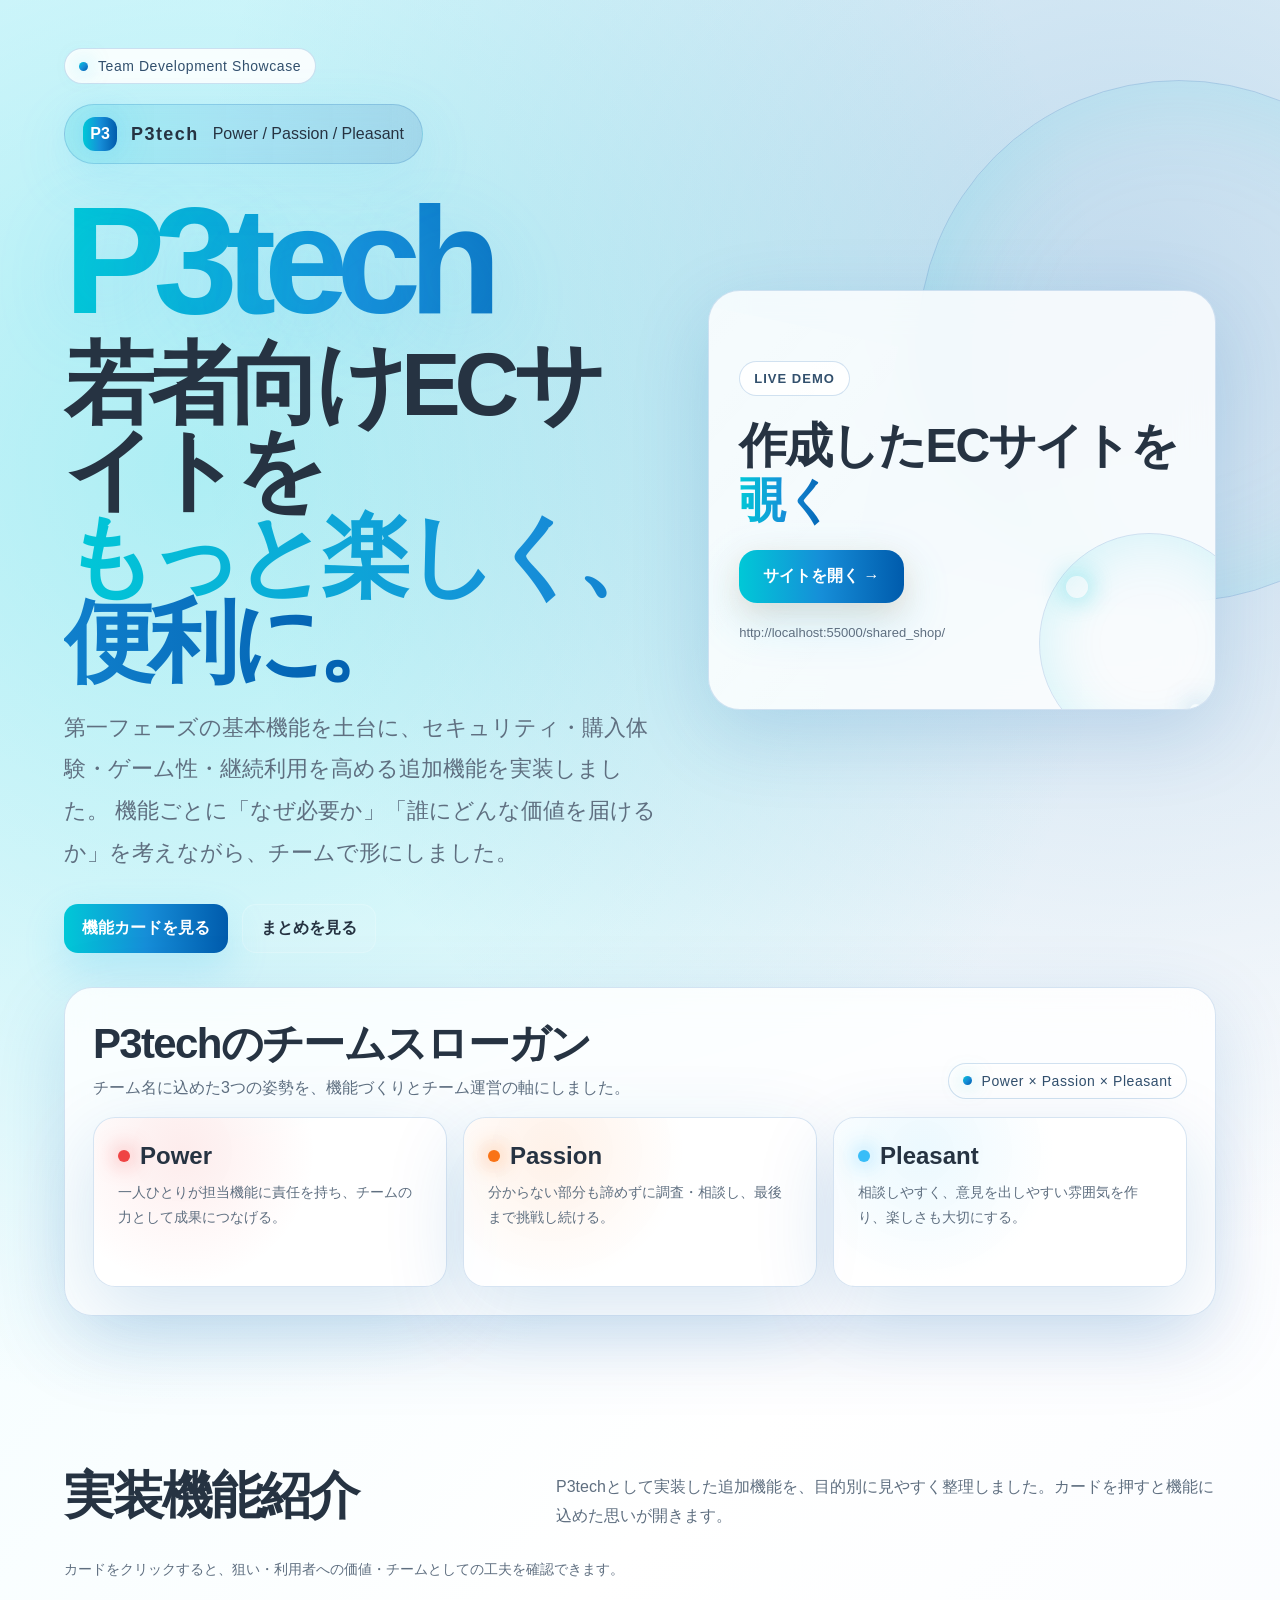
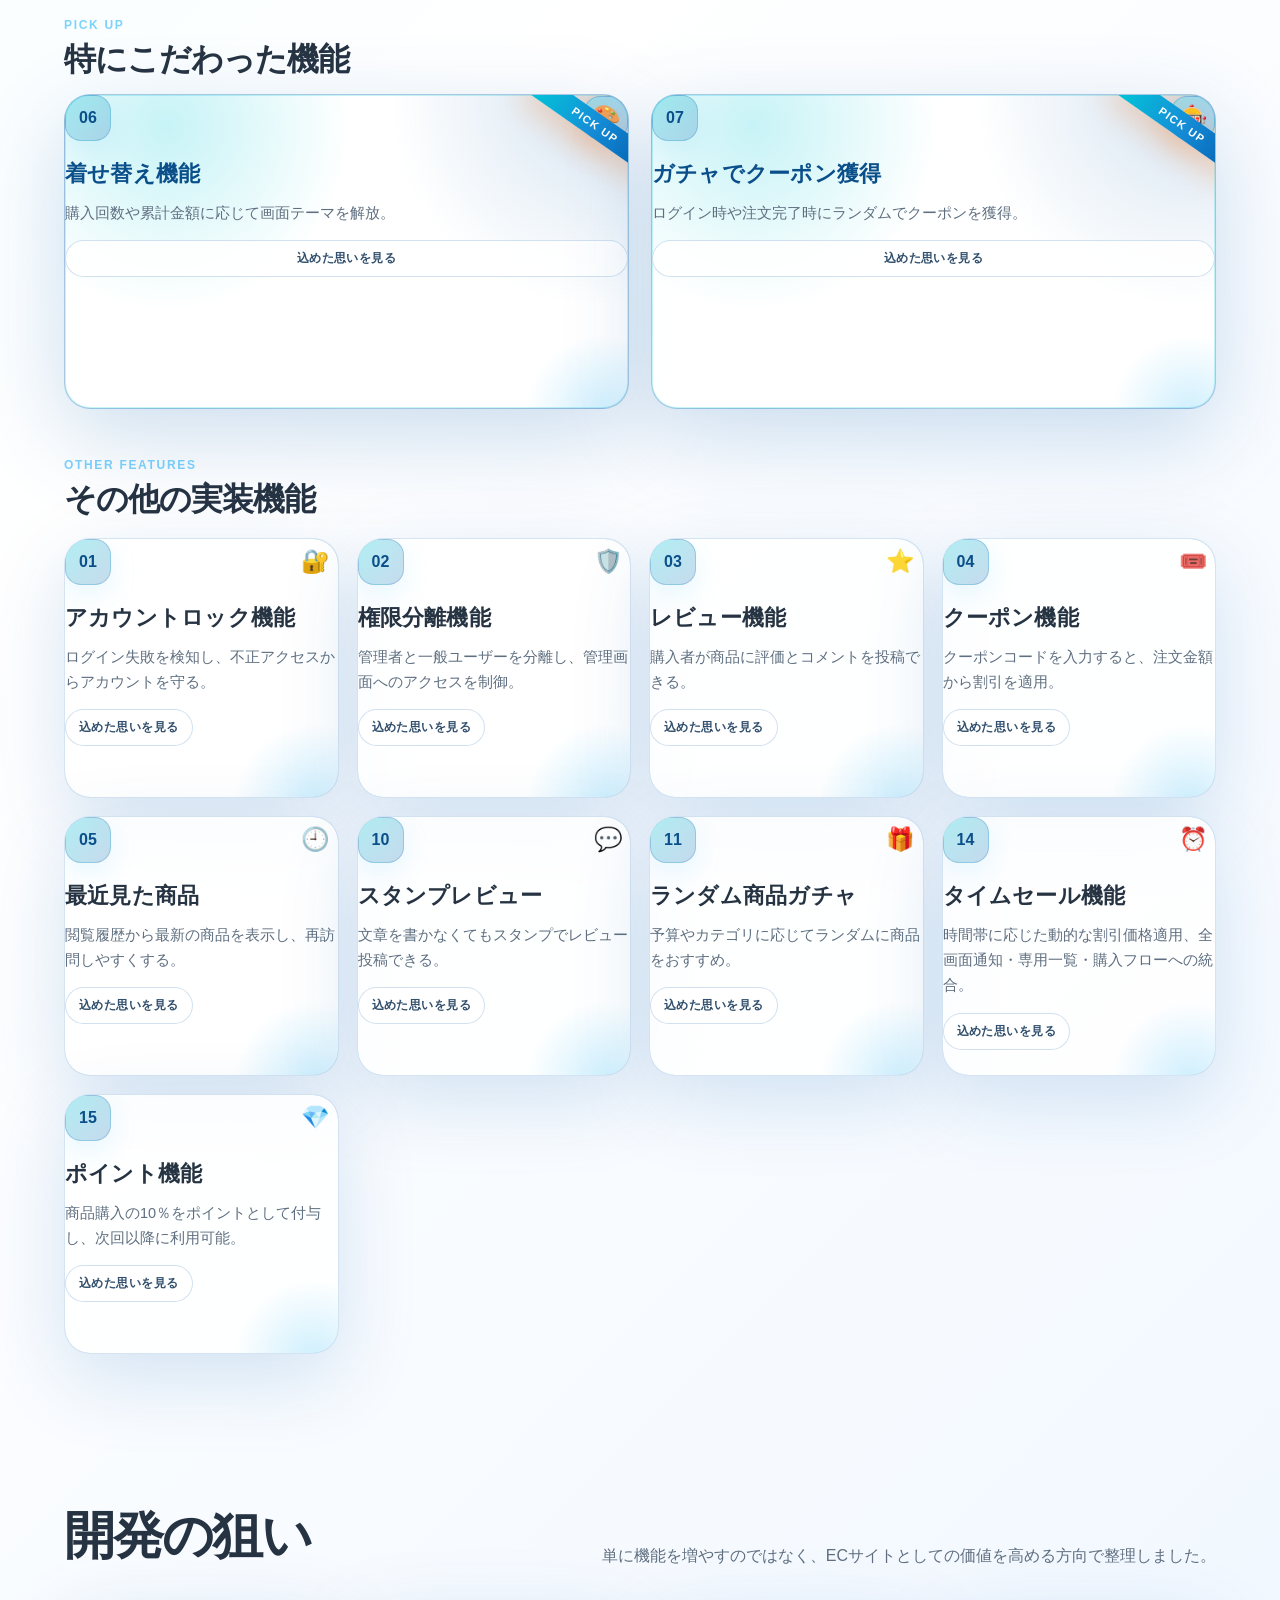
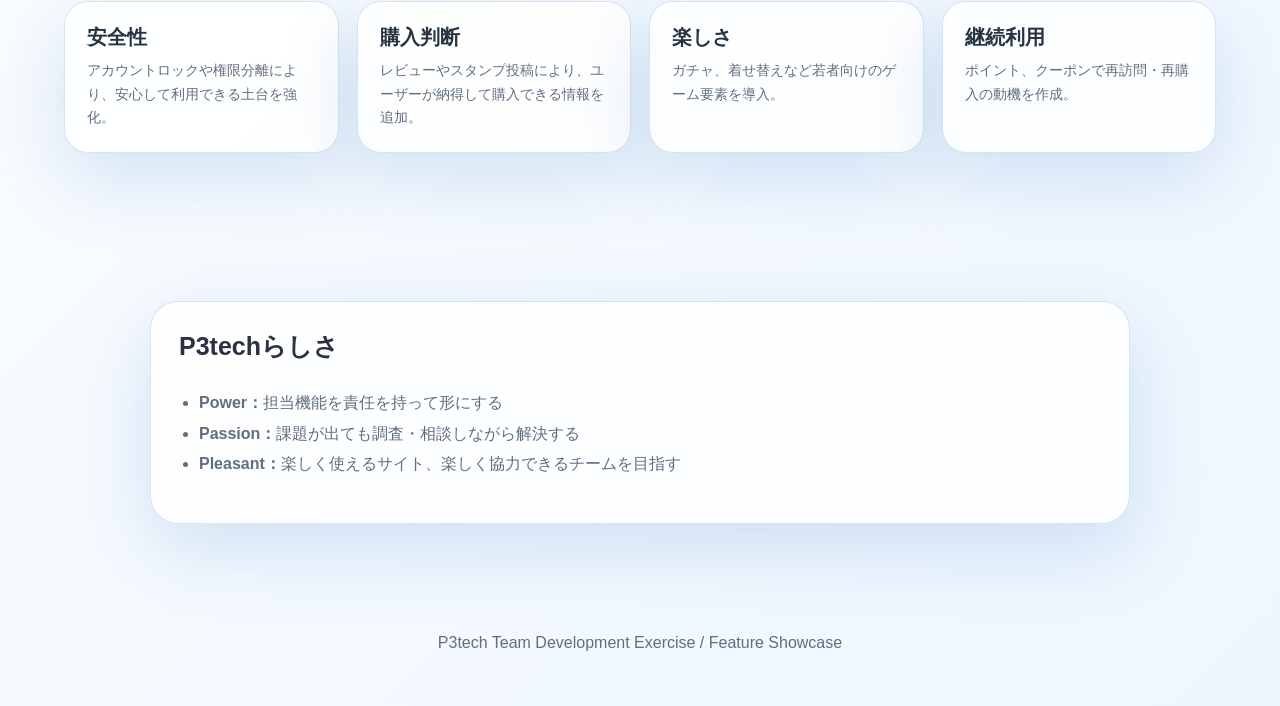
==== commit fd135298: "変更" ====
--- a/index.html
+++ b/index.html
@@ -1098,7 +1098,7 @@
 
     <div class="hero-card launch-card">
       <div class="launch-eyebrow">LIVE DEMO</div>
-      <h2 class="launch-title">作成したECサイトを<br><span>実際に開く</span></h2>
+      <h2 class="launch-title">作成したECサイトを<br><span>覗く</span></h2>
       <a class="site-link" href="http://localhost:55000/shared_shop/" target="_blank" rel="noopener">
         サイトを開く →
       </a>
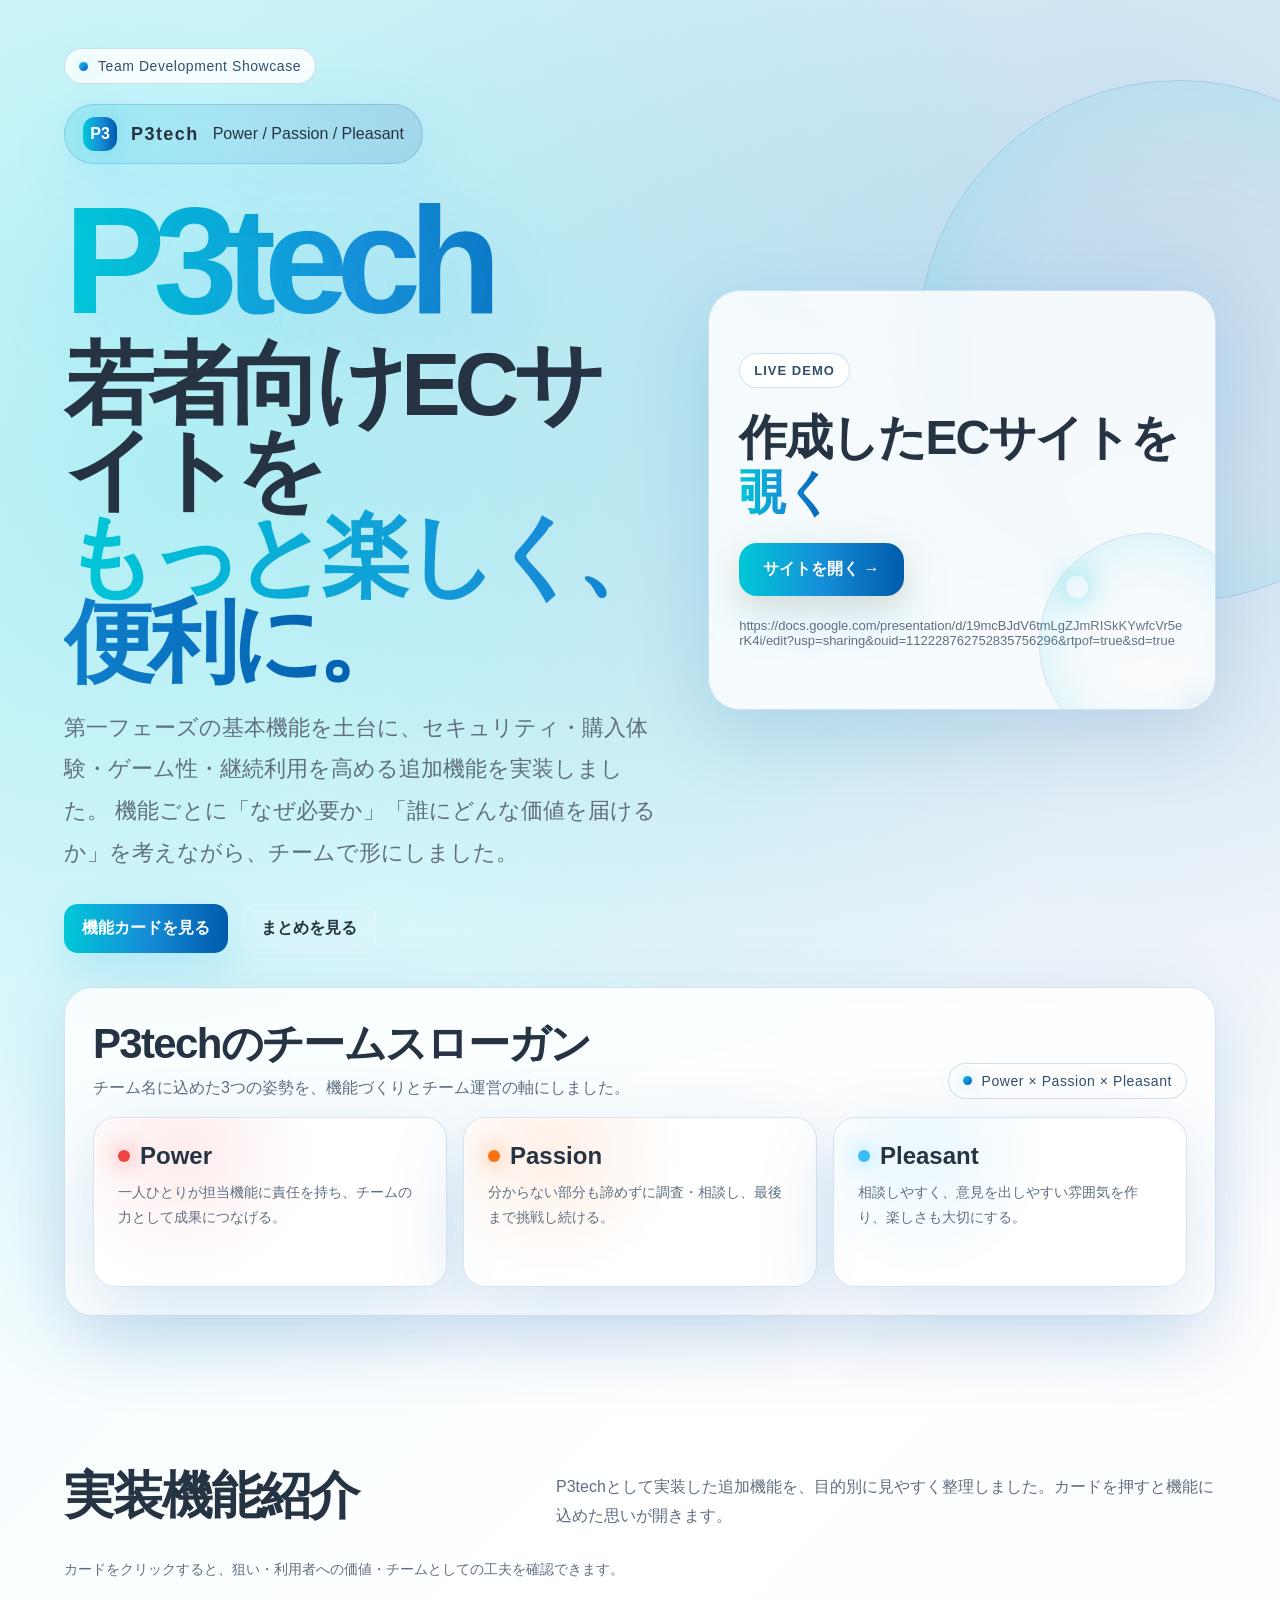
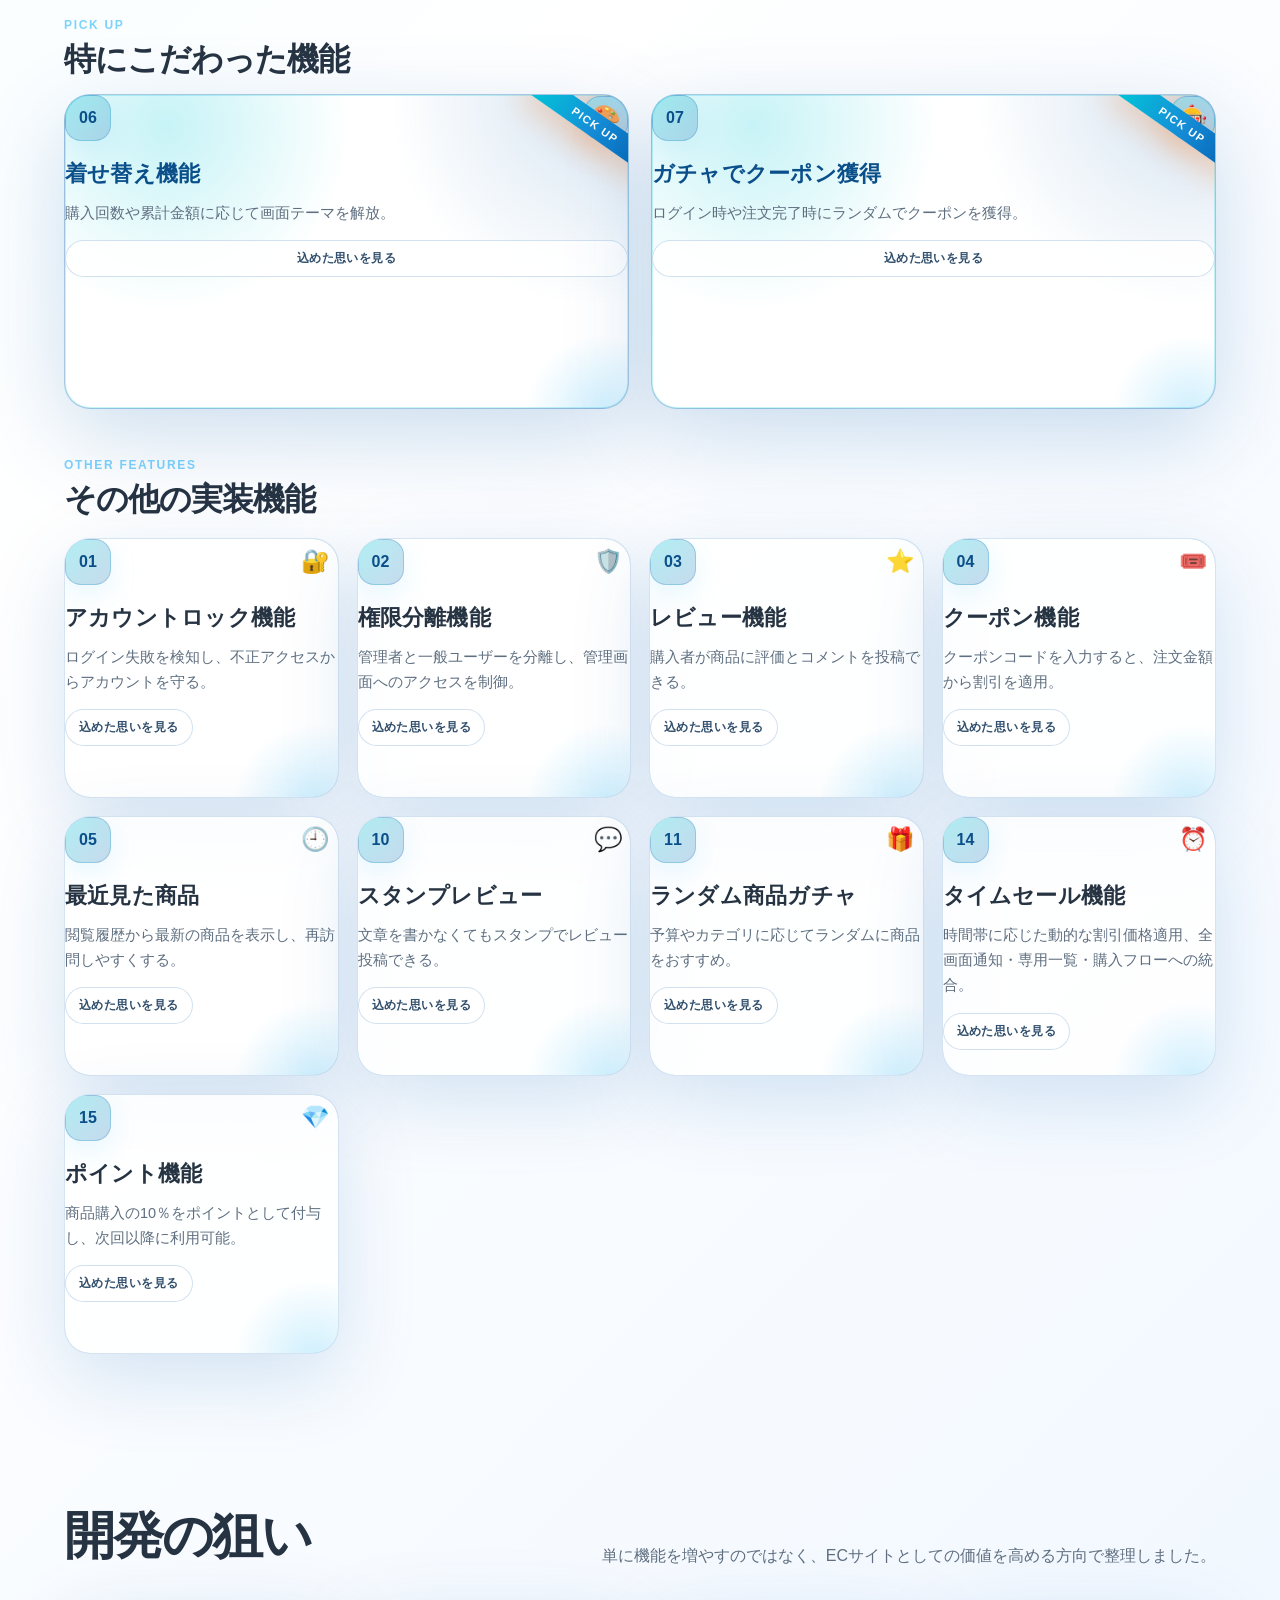
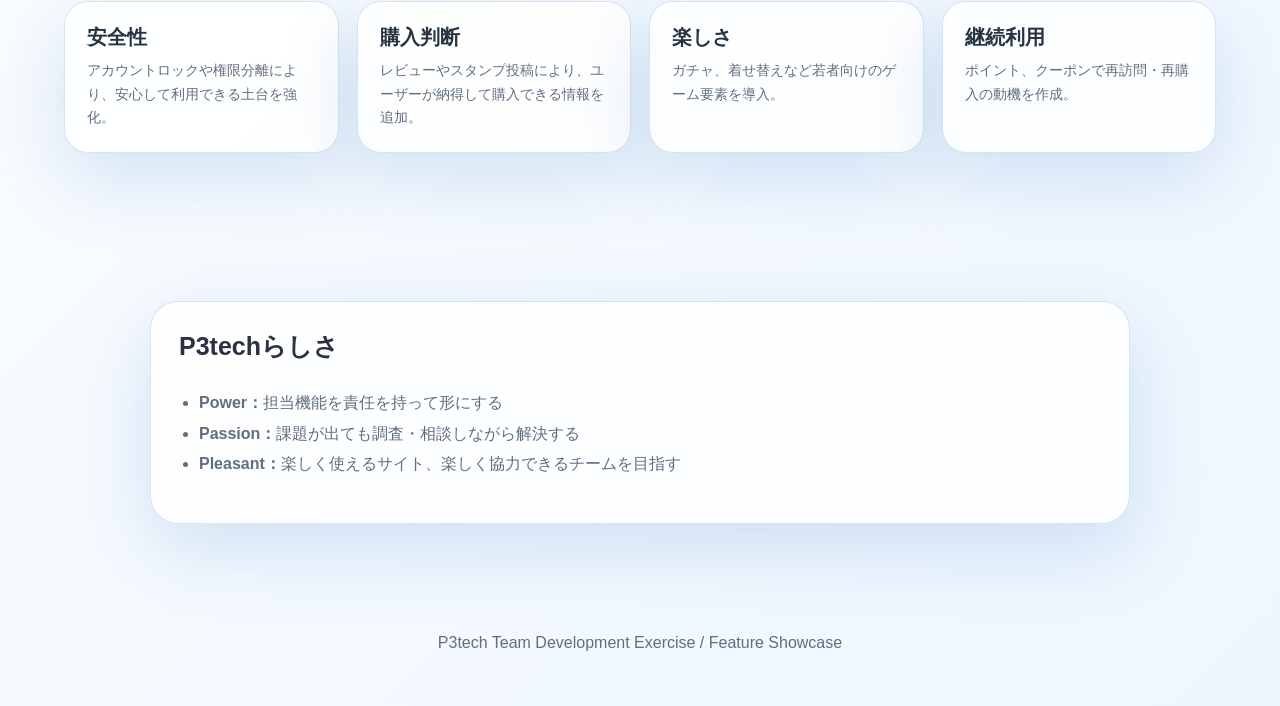
==== commit 004baaf3: "更新" ====
--- a/index.html
+++ b/index.html
@@ -1099,10 +1099,10 @@
     <div class="hero-card launch-card">
       <div class="launch-eyebrow">LIVE DEMO</div>
       <h2 class="launch-title">作成したECサイトを<br><span>覗く</span></h2>
-      <a class="site-link" href="http://localhost:55000/shared_shop/" target="_blank" rel="noopener">
+      <a class="site-link" href="https://docs.google.com/presentation/d/19mcBJdV6tmLgZJmRISkKYwfcVr5erK4i/edit?usp=sharing&ouid=112228762752835756296&rtpof=true&sd=true" target="_blank" rel="noopener">
         サイトを開く →
       </a>
-      <div class="mini-url">http://localhost:55000/shared_shop/</div>
+      <div class="mini-url">https://docs.google.com/presentation/d/19mcBJdV6tmLgZJmRISkKYwfcVr5erK4i/edit?usp=sharing&ouid=112228762752835756296&rtpof=true&sd=true</div>
       <div class="launch-orbit"></div>
     </div>
   </div>
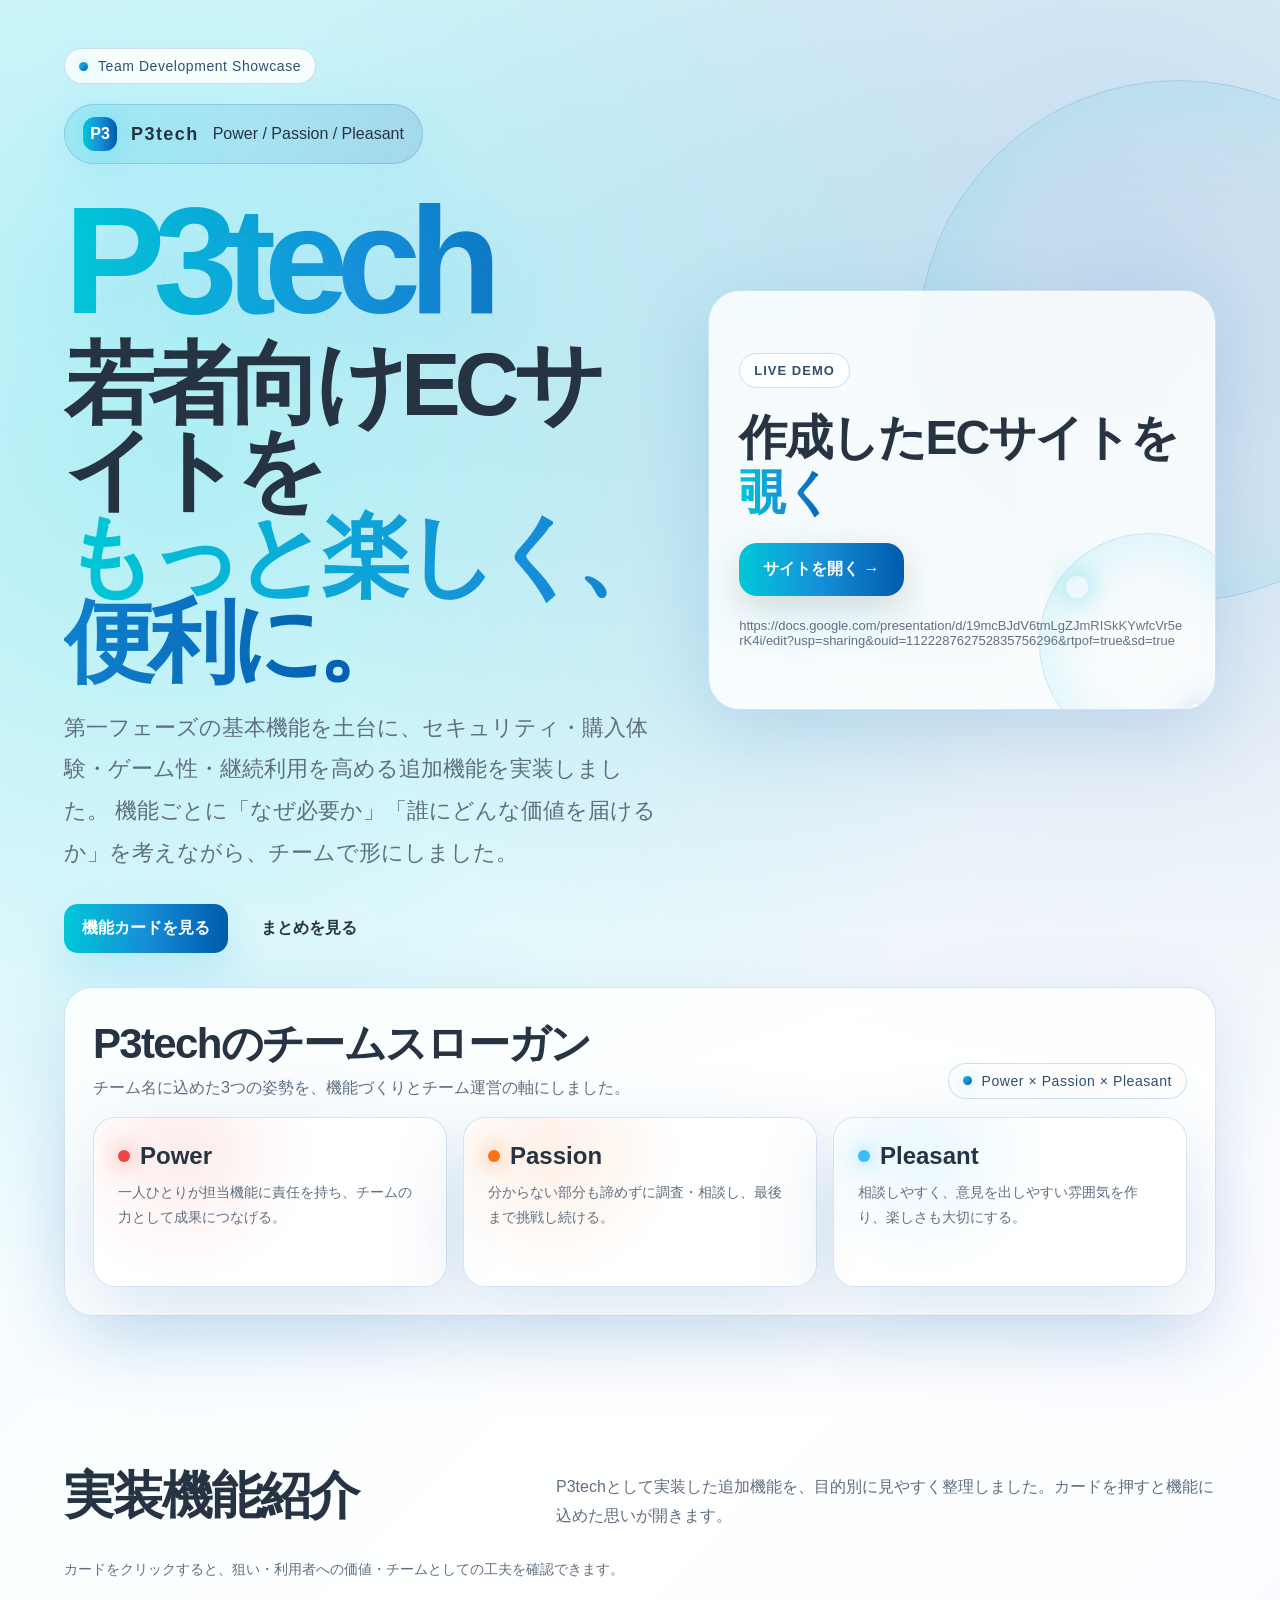
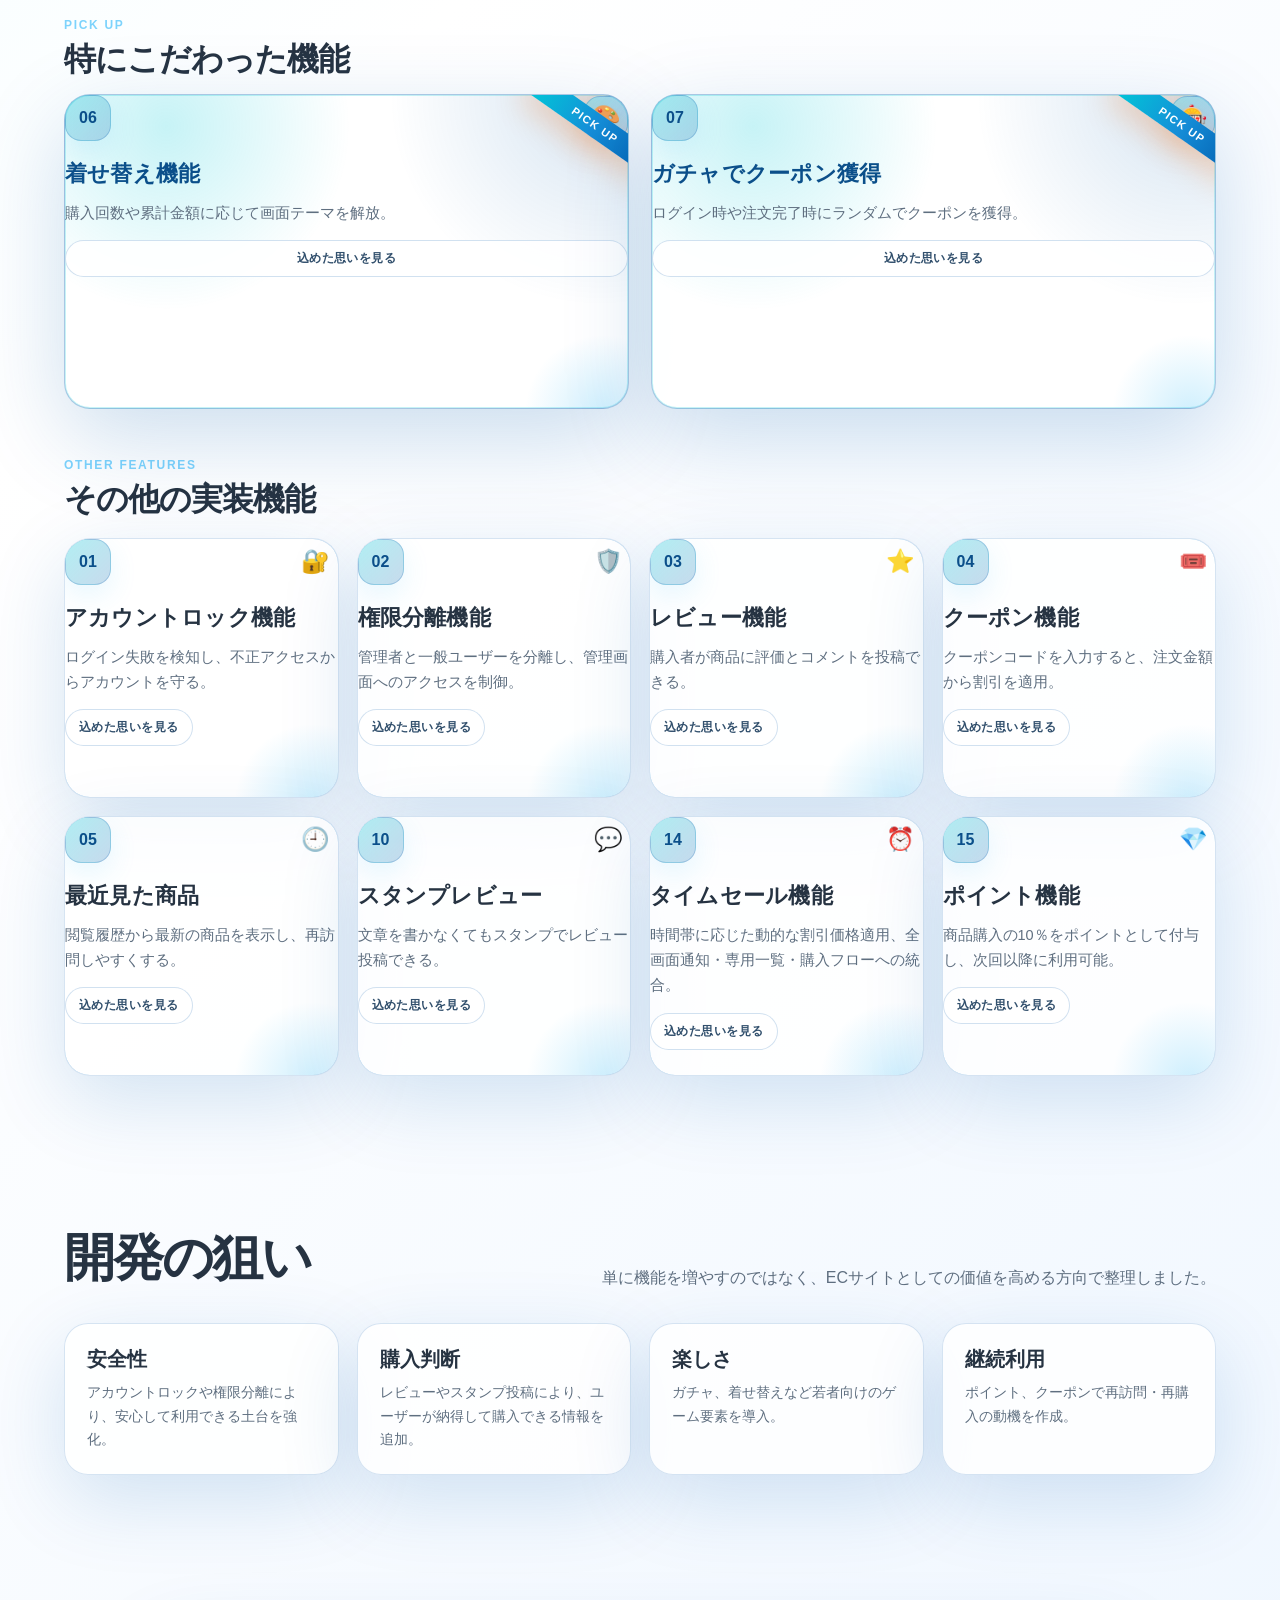
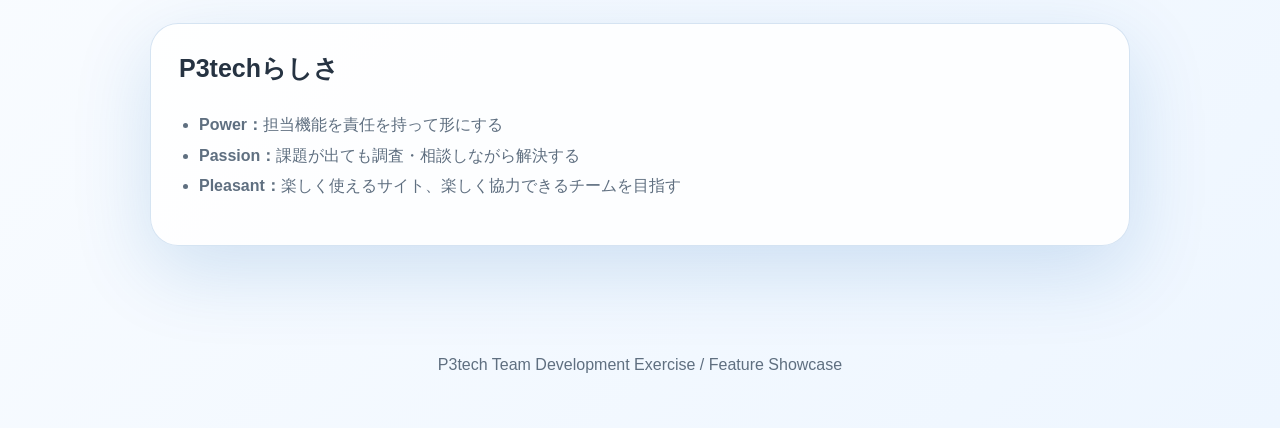
==== commit 7a183479: "商品ガチャ削除" ====
--- a/index.html
+++ b/index.html
@@ -1279,21 +1279,6 @@
         <article class="feature-card" onclick="toggleCard(this)">
           
           <div class="feature-head">
-            <span class="issue-no">11</span>
-            <span class="feature-icon">🎁</span>
-          </div>
-          <h3>ランダム商品ガチャ</h3>
-          <p>予算やカテゴリに応じてランダムに商品をおすすめ。</p>
-          <button class="detail-toggle" type="button" tabindex="-1">込めた思いを見る</button>
-          <div class="feature-detail">
-            <b>機能に込めた思い</b>
-            <span>福袋のような偶然の出会いを作るために実装しました。自分では選ばない商品に出会える楽しさを、ECサイトに取り入れています。</span>
-          </div>
-        </article>
-
-        <article class="feature-card" onclick="toggleCard(this)">
-          
-          <div class="feature-head">
             <span class="issue-no">14</span>
             <span class="feature-icon">⏰</span>
           </div>
